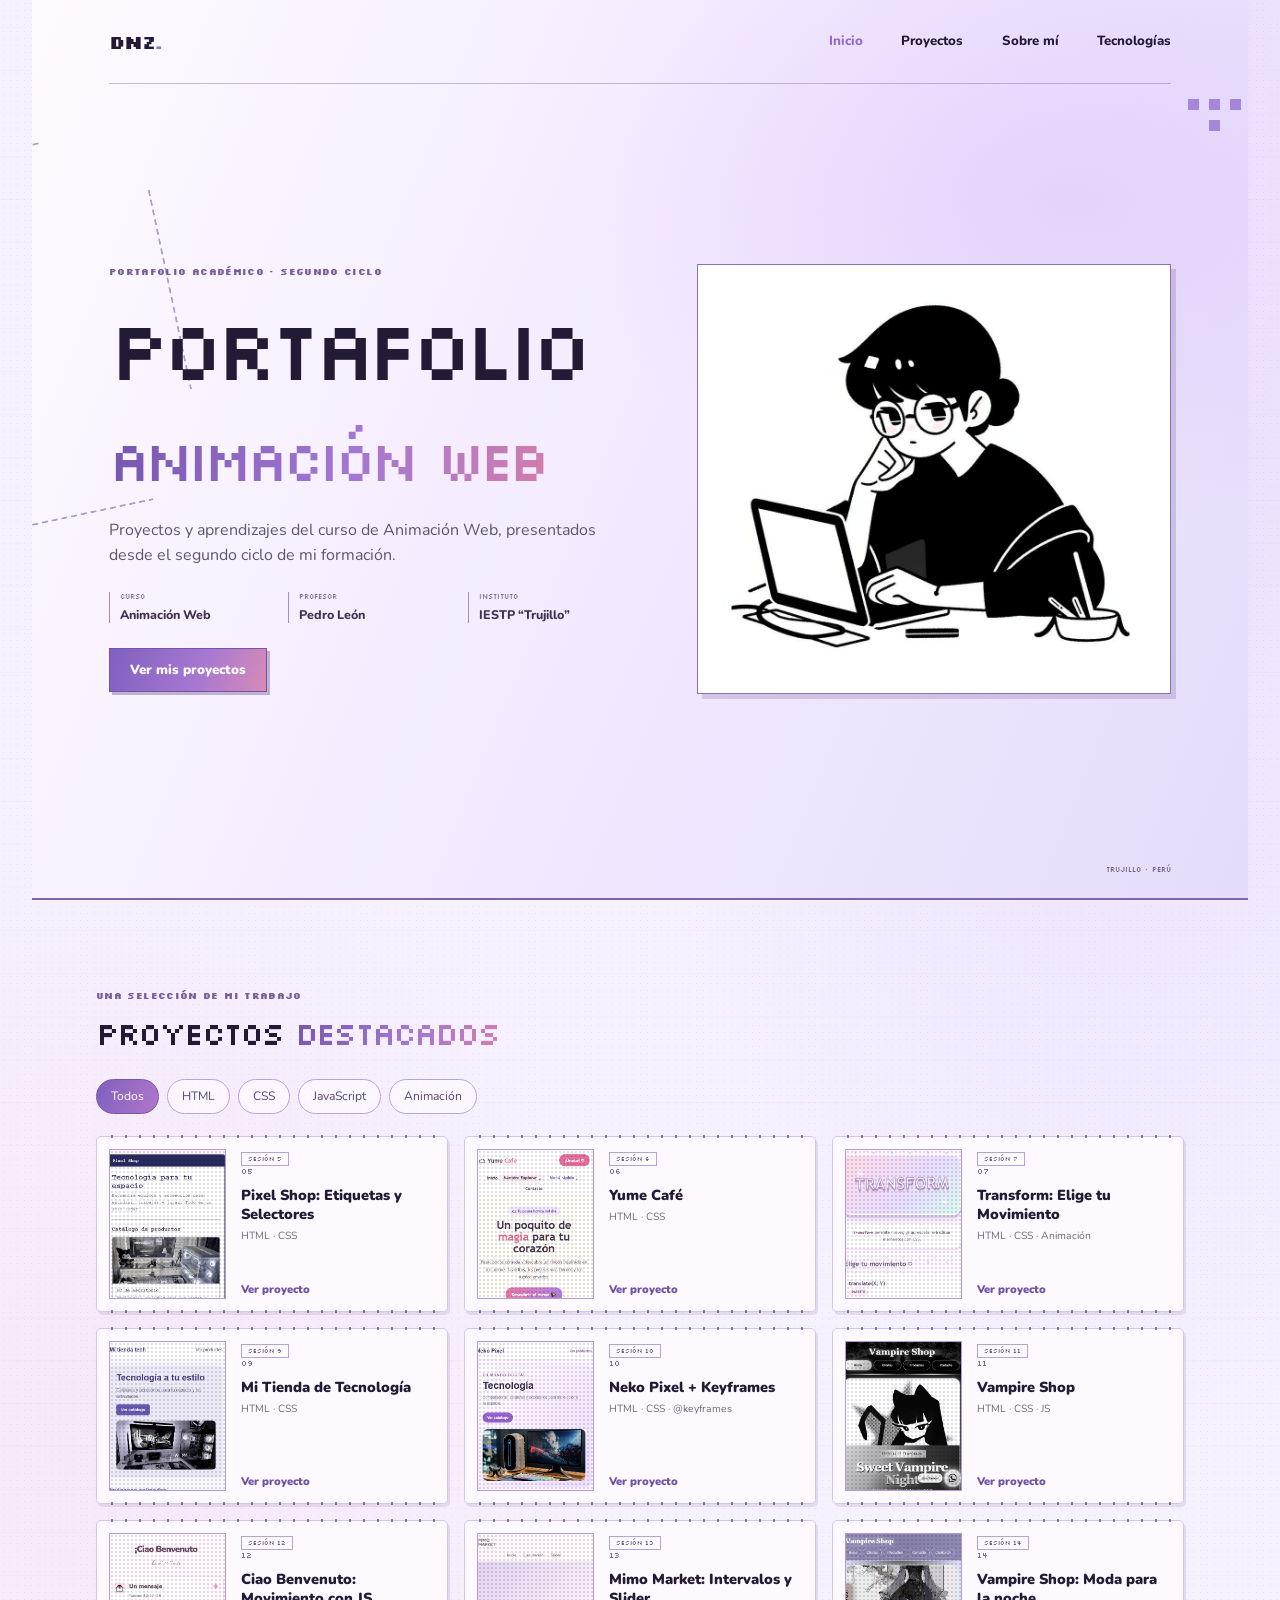
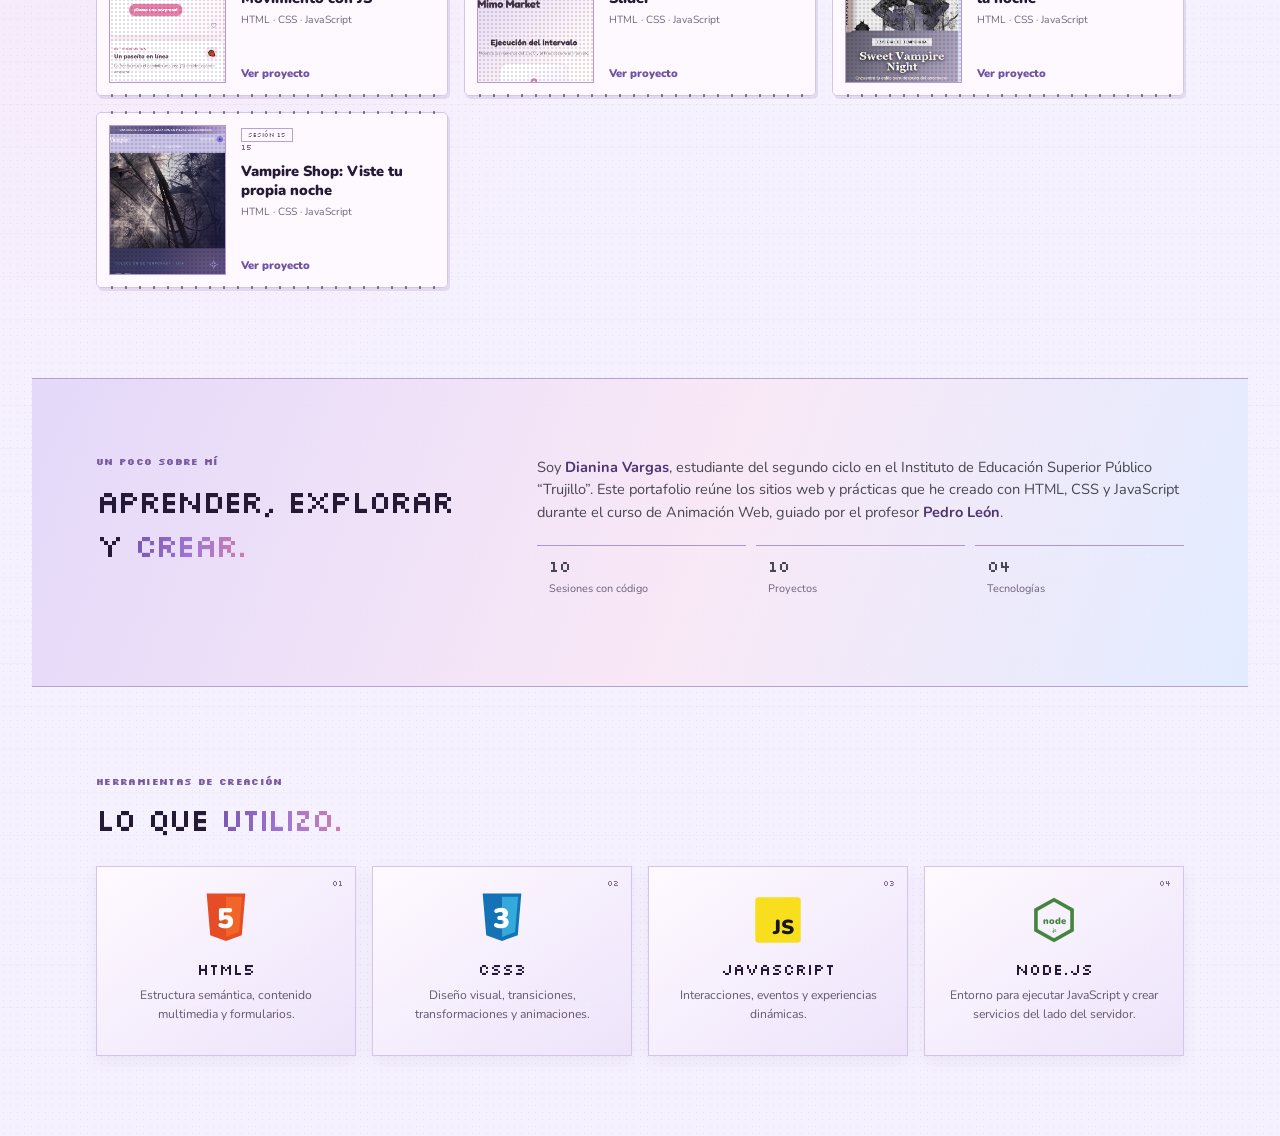
==== portafolio/index.html @ 4af3ec74 "Agregar portafolio completo de animacion web" ====
<!DOCTYPE html>
<html lang="es">
<head>
  <meta charset="UTF-8">
  <meta name="viewport" content="width=device-width, initial-scale=1.0">
  <meta name="theme-color" content="#f6f1ff">
  <title>Portafolio de Animación Web | Dnz</title>
  <meta name="description" content="Portafolio académico de Dnz: proyectos de animación y diseño web.">
  <link rel="preconnect" href="https://fonts.googleapis.com">
  <link rel="preconnect" href="https://fonts.gstatic.com" crossorigin>
  <link href="https://fonts.googleapis.com/css2?family=Nunito:wght@400;500;600;700;800;900&family=Silkscreen:wght@400;700&display=swap" rel="stylesheet">
  <link rel="stylesheet" href="style.css">
</head>
<body>
  <main>
    <section class="hero" id="inicio">
      <header class="site-header">
        <a class="brand" href="#inicio" aria-label="Dnz, inicio">dnz<span>.</span></a>
        <button class="menu-btn" id="menuBtn" type="button" aria-label="Abrir menú" aria-expanded="false">Menú</button>
        <nav class="nav" id="sidebar" aria-label="Navegación principal">
          <a href="#inicio" class="active">Inicio</a>
          <a href="#trabajos">Proyectos</a>
          <a href="#sobre-mi">Sobre mí</a>
          <a href="#tecnologias">Tecnologías</a>
        </nav>
      </header>

      <div class="hero-content">
        <div class="hero-copy">
          <p class="eyebrow">PORTAFOLIO ACADÉMICO · SEGUNDO CICLO</p>
          <h1>Portafolio<br><em>Animación Web</em></h1>
          <p class="hero-sub">Proyectos y aprendizajes del curso de Animación Web, presentados desde el segundo ciclo de mi formación.</p>
          <div class="hero-details">
            <p><span>CURSO</span>Animación Web</p>
            <p><span>PROFESOR</span>Pedro León</p>
            <p><span>INSTITUTO</span>IESTP “Trujillo”</p>
          </div>
          <a href="#trabajos" class="btn-main">Ver mis proyectos</a>
        </div>
        <div class="hero-art">
          <div class="hero-artwork">
            <img src="logo.jpg" alt="Ilustración de una figura en movimiento con la frase Ideas en movimiento">
          </div>
        </div>
      </div>
      <div class="hero-index">TRUJILLO · PERÚ</div>
    </section>

    <section class="works reveal" id="trabajos">
      <div class="section-top">
        <div>
          <p class="eyebrow">UNA SELECCIÓN DE MI TRABAJO</p>
          <h2>Proyectos <em>destacados</em></h2>
        </div>
      </div>
      <div class="filters" role="group" aria-label="Filtrar proyectos">
        <button class="chip active" data-filter="todos" type="button">Todos</button>
        <button class="chip" data-filter="html" type="button">HTML</button>
        <button class="chip" data-filter="css" type="button">CSS</button>
        <button class="chip" data-filter="js" type="button">JavaScript</button>
        <button class="chip" data-filter="animacion" type="button">Animación</button>
      </div>
      <div class="grid" id="grid"></div>
      <p class="empty" id="empty" hidden>No hay proyectos con ese filtro todavía.</p>
    </section>

    <section class="about reveal" id="sobre-mi">
      <div class="about-title">
        <p class="eyebrow">UN POCO SOBRE MÍ</p>
        <h2>Aprender, explorar<br>y <em>crear.</em></h2>
      </div>
      <div class="about-content">
        <p>Soy <strong>Dianina Vargas</strong>, estudiante del segundo ciclo en el Instituto de Educación Superior Público “Trujillo”. Este portafolio reúne los sitios web y prácticas que he creado con HTML, CSS y JavaScript durante el curso de Animación Web, guiado por el profesor <strong>Pedro León</strong>.</p>
        <ul class="stats">
          <li><b>10</b><span>Sesiones con código</span></li>
          <li><b>10</b><span>Proyectos</span></li>
          <li><b>04</b><span>Tecnologías</span></li>
        </ul>
      </div>
    </section>

    <section class="tech reveal" id="tecnologias">
      <div class="section-top">
        <div>
          <p class="eyebrow">HERRAMIENTAS DE CREACIÓN</p>
          <h2>Lo que <em>utilizo.</em></h2>
        </div>
      </div>
      <div class="tech-cards">
        <article>
          <span>01</span>
          <svg class="tech-logo" viewBox="0 0 64 72" aria-hidden="true">
            <path fill="#e44d26" d="M8 3h48l-4.4 52L32 62 12.4 55z"/>
            <path fill="#f16529" d="M32 7h20l-3.8 44L32 57z"/>
            <text x="32" y="46" fill="#fff" font-size="35" font-weight="900" text-anchor="middle">5</text>
          </svg>
          <h3>HTML5</h3>
          <p>Estructura semántica, contenido multimedia y formularios.</p>
        </article>
        <article>
          <span>02</span>
          <svg class="tech-logo" viewBox="0 0 64 72" aria-hidden="true">
            <path fill="#1572b6" d="M8 3h48l-4.4 52L32 62 12.4 55z"/>
            <path fill="#33a9dc" d="M32 7h20l-3.8 44L32 57z"/>
            <text x="32" y="46" fill="#fff" font-size="35" font-weight="900" text-anchor="middle">3</text>
          </svg>
          <h3>CSS3</h3>
          <p>Diseño visual, transiciones, transformaciones y animaciones.</p>
        </article>
        <article>
          <span>03</span>
          <svg class="tech-logo" viewBox="0 0 64 64" aria-hidden="true">
            <rect x="4" y="4" width="56" height="56" rx="4" fill="#f7df1e"/>
            <text x="52" y="49" fill="#17171b" font-size="25" font-weight="900" text-anchor="end">JS</text>
          </svg>
          <h3>JavaScript</h3>
          <p>Interacciones, eventos y experiencias dinámicas.</p>
        </article>
        <article>
          <span>04</span>
          <svg class="tech-logo" viewBox="0 0 72 64" aria-hidden="true">
            <path d="M36 4 61 18v28L36 60 11 46V18z" fill="none" stroke="#43853d" stroke-width="5"/>
            <text x="36" y="37" fill="#43853d" font-size="13" font-weight="900" text-anchor="middle">node</text>
            <text x="36" y="48" fill="#43853d" font-size="7" font-weight="700" text-anchor="middle">.js</text>
          </svg>
          <h3>Node.js</h3>
          <p>Entorno para ejecutar JavaScript y crear servicios del lado del servidor.</p>
        </article>
      </div>
    </section>
  </main>

  <div class="modal" id="modal" hidden>
    <div class="modal-box" role="dialog" aria-modal="true" aria-labelledby="modalTitle">
      <button class="modal-close" id="modalClose" type="button" aria-label="Cerrar ventana">Cerrar</button>
      <span class="tag" id="modalTag"></span>
      <h3 id="modalTitle"></h3>
      <p id="modalDesc"></p>
      <div class="modal-media" id="modalMedia"></div>
      <div class="modal-links" id="modalLinks"></div>
    </div>
  </div>
  <script src="script.js"></script>
</body>
</html>
---- portafolio/style.css ----
:root {
  color-scheme: light;
  --paper: #f6f1ff;
  --paper-light: #fffaff;
  --ink: #241a35;
  --muted: #6b6379;
  --lavender-dark: #72549f;
  --violet: #8f6bd0;
  --pixel-font: "Silkscreen", monospace;
}

* { box-sizing: border-box; margin: 0; padding: 0; }
html { scroll-behavior: smooth; scroll-padding-top: 24px; }
body {
  min-width: 320px;
  color: var(--ink);
  background-color: var(--paper);
  background-image:
    radial-gradient(circle, rgba(104, 76, 155, .11) .7px, transparent .9px),
    radial-gradient(ellipse at 88% 8%, rgba(206, 177, 248, .35), transparent 35%),
    radial-gradient(ellipse at 8% 52%, rgba(246, 190, 222, .18), transparent 32%),
    repeating-linear-gradient(0deg, transparent 0 42px, rgba(78, 54, 112, .025) 42px 43px);
  background-size: 7px 7px, auto, auto, auto;
  font-family: "Nunito", sans-serif;
  line-height: 1.55;
}
a { color: inherit; text-decoration: none; }
button { font: inherit; cursor: pointer; }
a:focus-visible, button:focus-visible { outline: 2px solid var(--violet); outline-offset: 4px; }

main { width: min(1480px, calc(100% - 64px)); margin: 0 auto; }
.hero {
  position: relative;
  display: flex;
  min-height: 760px;
  min-height: 100svh;
  flex-direction: column;
  overflow: hidden;
  padding: 0 clamp(28px, 6vw, 92px);
  border-bottom: 2px solid #8063aa;
  background:
    radial-gradient(ellipse at 85% 22%, rgba(218, 198, 250, .55), transparent 34%),
    linear-gradient(112deg, #fffaff, #f1e8ff 55%, #e5dcfa);
}
.hero::before, .hero::after {
  position: absolute;
  z-index: 0;
  content: "";
  pointer-events: none;
}
.hero::before {
  top: 16%;
  left: -9%;
  width: 250px;
  height: 370px;
  border: 2px dashed rgba(113, 83, 157, .55);
  clip-path: polygon(0 9%, 34% 9%, 34% 0, 62% 0, 62% 18%, 100% 18%, 100% 73%, 76% 73%, 76% 100%, 20% 100%, 20% 78%, 0 78%);
  transform: rotate(-12deg);
}
.hero::after {
  top: 11%;
  right: 4%;
  width: 11px;
  height: 11px;
  background: var(--violet);
  box-shadow: 21px 0 var(--violet), 42px 0 var(--violet), 21px 21px var(--violet), 170px 184px #d68fb9, 191px 184px #d68fb9, 170px 205px #d68fb9, -170px 300px #9fb6e3;
  opacity: .75;
}
.site-header {
  position: relative;
  z-index: 5;
  display: flex;
  min-height: 84px;
  align-items: center;
  justify-content: space-between;
  border-bottom: 1px solid rgba(103, 77, 142, .35);
}
.brand { font: 700 1.2rem var(--pixel-font); letter-spacing: -.08em; }
.brand span { color: var(--violet); }
.nav { display: flex; align-items: center; gap: clamp(18px, 3vw, 42px); }
.nav a { font-size: .83rem; font-weight: 800; transition: color .2s ease; }
.nav a:hover, .nav a.active { color: var(--violet); }
.menu-btn { display: none; }

.hero-content {
  position: relative;
  z-index: 1;
  display: grid;
  flex: 1;
  grid-template-columns: 1.05fr .95fr;
  align-items: center;
  gap: clamp(32px, 5vw, 76px);
  padding: 58px 0 82px;
}
.hero-copy { max-width: 690px; }
.eyebrow { color: #775a9e; font: 700 .57rem var(--pixel-font); letter-spacing: .04em; }
.hero h1 {
  margin: 20px 0 18px;
  font: 400 clamp(2.8rem, 6.5vw, 6.3rem)/1.22 var(--pixel-font);
  letter-spacing: -.1em;
}
h1 em, h2 em {
  color: var(--lavender-dark);
  background: linear-gradient(100deg, #7656af, #a277d3 55%, #d17dab);
  background-clip: text;
  -webkit-text-fill-color: transparent;
  font-style: normal;
}
.hero h1 em { font-size: .66em; letter-spacing: -.09em; }
.hero-sub { max-width: 590px; margin-bottom: 22px; color: #5e566d; font-size: 1rem; }
.hero-details { display: grid; grid-template-columns: repeat(3, 1fr); gap: 14px; max-width: 690px; margin: 24px 0 25px; }
.hero-details p { padding-left: 10px; border-left: 1px solid #a68bc8; color: #3f324f; font-size: .78rem; font-weight: 800; line-height: 1.4; }
.hero-details span { display: block; margin-bottom: 5px; color: #806b99; font: 400 .43rem var(--pixel-font); }
.btn-main {
  display: inline-flex;
  min-height: 44px;
  align-items: center;
  padding: 0 20px;
  border: 1px solid #7554a5;
  background: linear-gradient(110deg, #8060c0, #a678d1 58%, #d78bb6);
  color: #fffaff;
  box-shadow: 3px 3px 0 rgba(87, 59, 126, .35);
  font-size: .83rem;
  font-weight: 900;
  transition: transform .2s ease, box-shadow .2s ease;
}
.btn-main:hover { transform: translate(2px, 2px); box-shadow: 1px 1px 0 rgba(87, 59, 126, .35); }

.hero-art { position: relative; display: grid; min-height: 390px; place-items: center; }
.hero-artwork {
  position: relative;
  width: min(100%, 610px);
  height: clamp(300px, 34vw, 430px);
  overflow: hidden;
  border: 1px solid #8a71b0;
  background:
    radial-gradient(circle, rgba(82, 57, 118, .16) .7px, transparent .9px),
    linear-gradient(135deg, #e8ddfb, #b9b5e3 52%, #efc8df);
  background-size: 5px 5px, auto;
  box-shadow: 5px 5px 0 rgba(91, 62, 132, .2);
}
.hero-artwork img { display: block; width: 100%; height: 100%; object-fit: cover; }

.hero-index { position: absolute; right: clamp(28px, 6vw, 92px); bottom: 24px; color: #715b8d; font: 400 .43rem var(--pixel-font); }

.works, .tech { padding: clamp(60px, 7vw, 95px) clamp(24px, 5vw, 72px); }
.section-top { display: flex; align-items: end; justify-content: space-between; gap: 28px; margin-bottom: 24px; }
h2 { font: 400 clamp(1.35rem, 2.5vw, 2.15rem)/1.4 var(--pixel-font); letter-spacing: -.09em; }
.section-top h2 { margin-top: 10px; }
.section-intro { max-width: 350px; color: var(--muted); font-size: .86rem; }
.filters { display: flex; flex-wrap: wrap; gap: 8px; margin-bottom: 22px; }
.chip { padding: 7px 14px; border: 1px solid #b7a3d2; border-radius: 999px; background: rgba(255,250,255,.65); color: #58466f; font-size: .76rem; transition: .2s ease; }
.chip:hover, .chip.active { border-color: #7655a8; background: linear-gradient(110deg, #8060c0, #b077c8); color: #fffaff; }
.grid { display: grid; grid-template-columns: repeat(3, minmax(0, 1fr)); gap: 16px; }
.card {
  position: relative;
  display: grid;
  min-height: 176px;
  grid-template-columns: minmax(96px, .75fr) 1.25fr;
  gap: 13px;
  padding: 12px;
  border: 1px solid #d5c5e8;
  border-radius: 5px;
  background: rgba(255,250,255,.88);
  box-shadow: 2px 3px 0 rgba(91,62,132,.12);
  transition: transform .22s ease, box-shadow .22s ease, border-color .22s ease;
}
.card::before, .card::after { position: absolute; right: 7px; left: 7px; height: 3px; background: repeating-linear-gradient(90deg, transparent 0 7px, #2b292f 7px 9px, transparent 9px 14px); content: ""; opacity: .56; }
.card::before { top: -2px; }
.card::after { bottom: -2px; }
.card:hover { transform: translateY(-3px); border-color: #a88bc9; box-shadow: 3px 5px 0 rgba(91,62,132,.2); }
.card.hide { display: none; }
.card-preview {
  position: relative;
  min-height: 148px;
  overflow: hidden;
  align-self: stretch;
  border: 1px solid #b39bcf;
  background: linear-gradient(145deg, #d9c9f5, #9d8bc3 58%, #efb9d5);
}
.card-preview::after {
  position: absolute;
  inset: 0;
  background: radial-gradient(circle, rgba(55,35,82,.2) .65px, transparent .9px);
  background-size: 4px 4px;
  content: "";
  mix-blend-mode: multiply;
  pointer-events: none;
}
.card-preview img { width: 100%; height: 100%; position: absolute; inset: 0; object-fit: cover; filter: saturate(.92) contrast(1.03); }
.card-copy { position: relative; display: flex; min-width: 0; flex-direction: column; align-items: flex-start; padding: 3px 2px 1px; }
.card-index { margin-bottom: 5px; color: #806a9d; font: 400 .48rem var(--pixel-font); }
.card h3 { margin: 5px 0 4px; font-size: .91rem; font-weight: 900; line-height: 1.3; }
.card .meta { margin-bottom: 8px; color: #70677b; font-size: .65rem; }
.tag { display: inline-block; padding: 2px 6px; border: 1px solid #b7a3d2; color: #604d7a; font: 400 .38rem var(--pixel-font); white-space: nowrap; }
.btn-view { margin-top: auto; padding: 0; border: 0; background: none; color: #7052a2; font-size: .7rem; font-weight: 900; text-align: left; }
.btn-view:hover { color: #b05d91; }
.empty { padding: 28px; color: var(--muted); text-align: center; }

.about {
  display: grid;
  grid-template-columns: .72fr 1.28fr;
  gap: 6vw;
  padding: clamp(52px, 6vw, 82px) clamp(24px, 5vw, 72px);
  border-top: 1px solid #b7a3d2;
  border-bottom: 1px solid #b7a3d2;
  background: linear-gradient(110deg, rgba(226,214,249,.9), rgba(249,231,245,.86) 55%, rgba(223,235,255,.85));
}
.about-title h2 { margin-top: 12px; }
.about-content { color: #49474f; font-size: .91rem; }
.about-content strong { color: #4e3472; }
.stats { display: grid; grid-template-columns: repeat(3, 1fr); gap: 10px; margin-top: 22px; list-style: none; }
.stats li { padding: 10px 12px; border-top: 1px solid #ae96cd; }
.stats b { display: block; font: 400 1rem var(--pixel-font); }
.stats span { color: #6c617a; font-size: .68rem; }
.tech { padding-bottom: 80px; }
.tech-cards { display: grid; grid-template-columns: repeat(4, 1fr); gap: 16px; }
.tech-cards article { position: relative; display: flex; min-height: 190px; flex-direction: column; align-items: center; padding: 24px 18px 18px; border: 1px solid #d5c5e8; background: linear-gradient(145deg, rgba(255,250,255,.95), rgba(235,225,250,.84)); box-shadow: 0 5px 14px rgba(90,63,131,.08); text-align: center; transition: transform .2s ease, box-shadow .2s ease; }
.tech-cards article:hover { transform: translateY(-4px); box-shadow: 0 10px 22px rgba(90,63,131,.16); }
.tech-cards article > span { position: absolute; top: 10px; right: 12px; color: #806a9d; font: 400 .52rem var(--pixel-font); }
.tech-logo { width: 52px; height: 58px; margin-bottom: 5px; }
.tech-cards h3 { margin: 5px 0 7px; font: 400 1rem var(--pixel-font); }
.tech-cards p { color: #625971; font-size: .76rem; }

.reveal { opacity: 0; transform: translateY(22px); transition: opacity .65s ease, transform .65s ease; }
.reveal.visible { opacity: 1; transform: translateY(0); }
.modal { position: fixed; inset: 0; z-index: 20; display: grid; place-items: center; padding: 20px; background: rgba(40,25,60,.72); backdrop-filter: blur(5px); }
.modal[hidden] { display: none; }
.modal-box { position: relative; width: min(960px,100%); max-height: 92vh; overflow-y: auto; padding: 26px; border: 1px solid #b9a2d4; background: var(--paper-light); box-shadow: 6px 6px 0 rgba(43,27,64,.28); }
.modal-close { position: absolute; top: 12px; right: 12px; padding: 6px 10px; border: 1px solid #b39bcf; background: #f3ebff; color: var(--ink); font-size: .72rem; }
.modal-box h3 { margin: 11px 0 4px; font-size: 1.4rem; }
.modal-box > p { margin-bottom: 15px; color: var(--muted); }
.modal-media { display: grid; gap: 13px; }
.modal-media iframe { width: 100%; height: 70vh; border: 1px solid #b39bcf; background: #fff; }
.modal-links { display: flex; flex-wrap: wrap; gap: 9px; margin-top: 15px; }
.modal-links a { padding: 7px 14px; border: 1px solid #a88bc9; color: #64498b; font-size: .8rem; }
.modal-links a:hover { background: #eee3fb; }

@media (max-width: 1100px) {
  .grid { grid-template-columns: repeat(2, minmax(0, 1fr)); }
  .tech-cards { grid-template-columns: repeat(2, 1fr); }
  .hero-content { gap: 30px; }
  .hero h1 { font-size: clamp(2.7rem, 6vw, 5rem); }
}
@media (max-width: 760px) {
  main { width: min(100% - 32px, 620px); }
  .hero { min-height: auto; padding-inline: 23px; }
  .site-header { min-height: 70px; }
  .menu-btn { display: inline-flex; padding: 7px 12px; border: 1px solid #686474; background: transparent; color: var(--ink); font-size: .74rem; }
  .nav { position: absolute; top: 62px; right: 0; left: 0; display: none; flex-direction: column; align-items: stretch; gap: 0; padding: 8px 14px; border: 1px solid #b7a3d2; background: var(--paper-light); }
  .nav.open { display: flex; }
  .nav a { padding: 9px 0; border-bottom: 1px solid rgba(23,23,27,.15); }
  .hero-content { grid-template-columns: 1fr; gap: 22px; padding: 48px 0 74px; }
  .hero h1 { font-size: clamp(2.8rem, 10vw, 4.5rem); }
  .hero-art { min-height: 300px; }
  .hero-artwork { height: min(64vw, 360px); min-height: 265px; }
  .hero-details { gap: 8px; }
  .hero-details p { font-size: .7rem; }
  .section-top { align-items: flex-start; flex-direction: column; gap: 12px; }
  .works, .tech { padding: 56px 20px; }
  .about { grid-template-columns: 1fr; gap: 18px; padding: 50px 20px; }
}
@media (max-width: 520px) {
  .grid { grid-template-columns: 1fr; }
  .card { min-height: 158px; grid-template-columns: 115px 1fr; }
  .card-preview { min-height: 132px; }
  .hero-art { min-height: 250px; }
  .hero-artwork { min-height: 225px; }
  .hero-details { grid-template-columns: 1fr; }
  .hero-details p { display: grid; grid-template-columns: 92px 1fr; align-items: center; padding: 5px 0 5px 8px; }
  .hero-details span { margin: 0; }
  .stats { gap: 3px; }
  .stats li { padding-inline: 7px; }
  .stats b { font-size: .8rem; }
  .tech-cards { grid-template-columns: 1fr; }
}
@media (prefers-reduced-motion: reduce) {
  *, *::before, *::after { scroll-behavior: auto !important; animation: none !important; transition-duration: .01ms !important; }
  .reveal { opacity: 1; transform: none; }
}
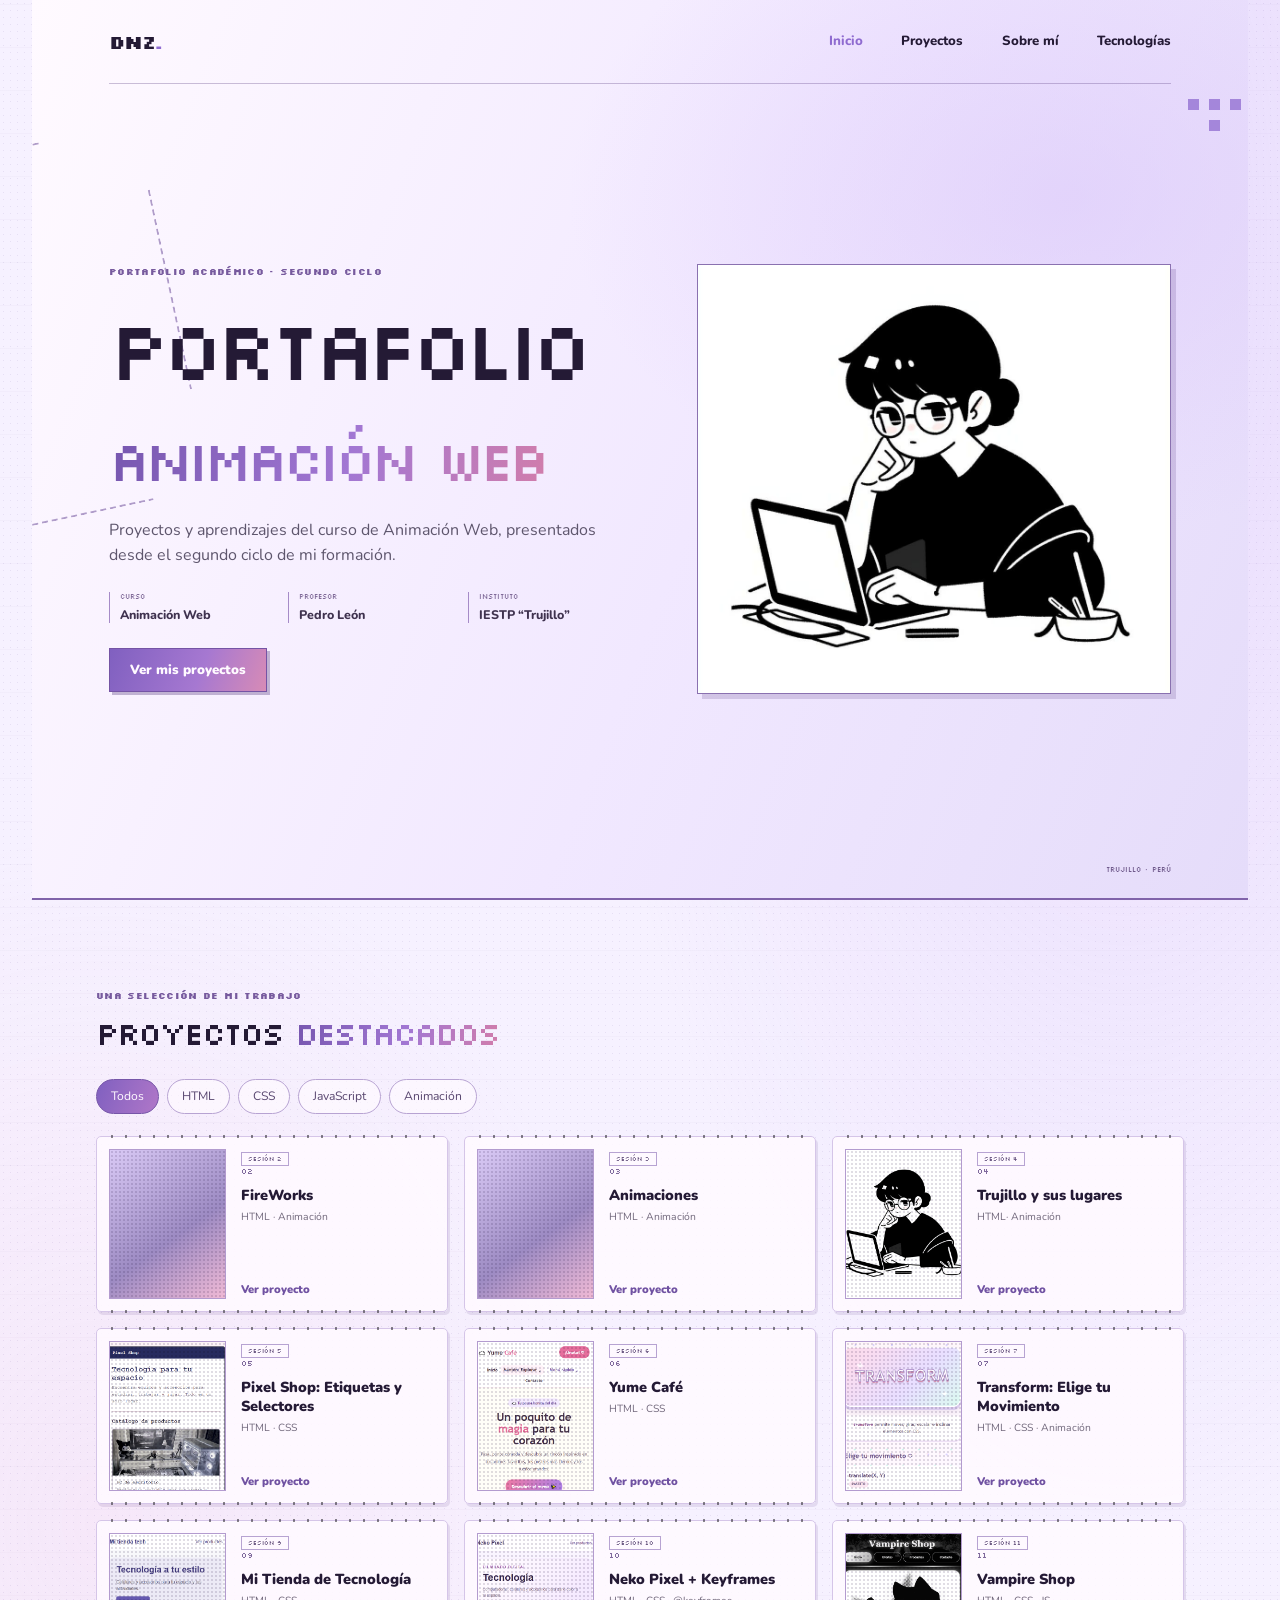
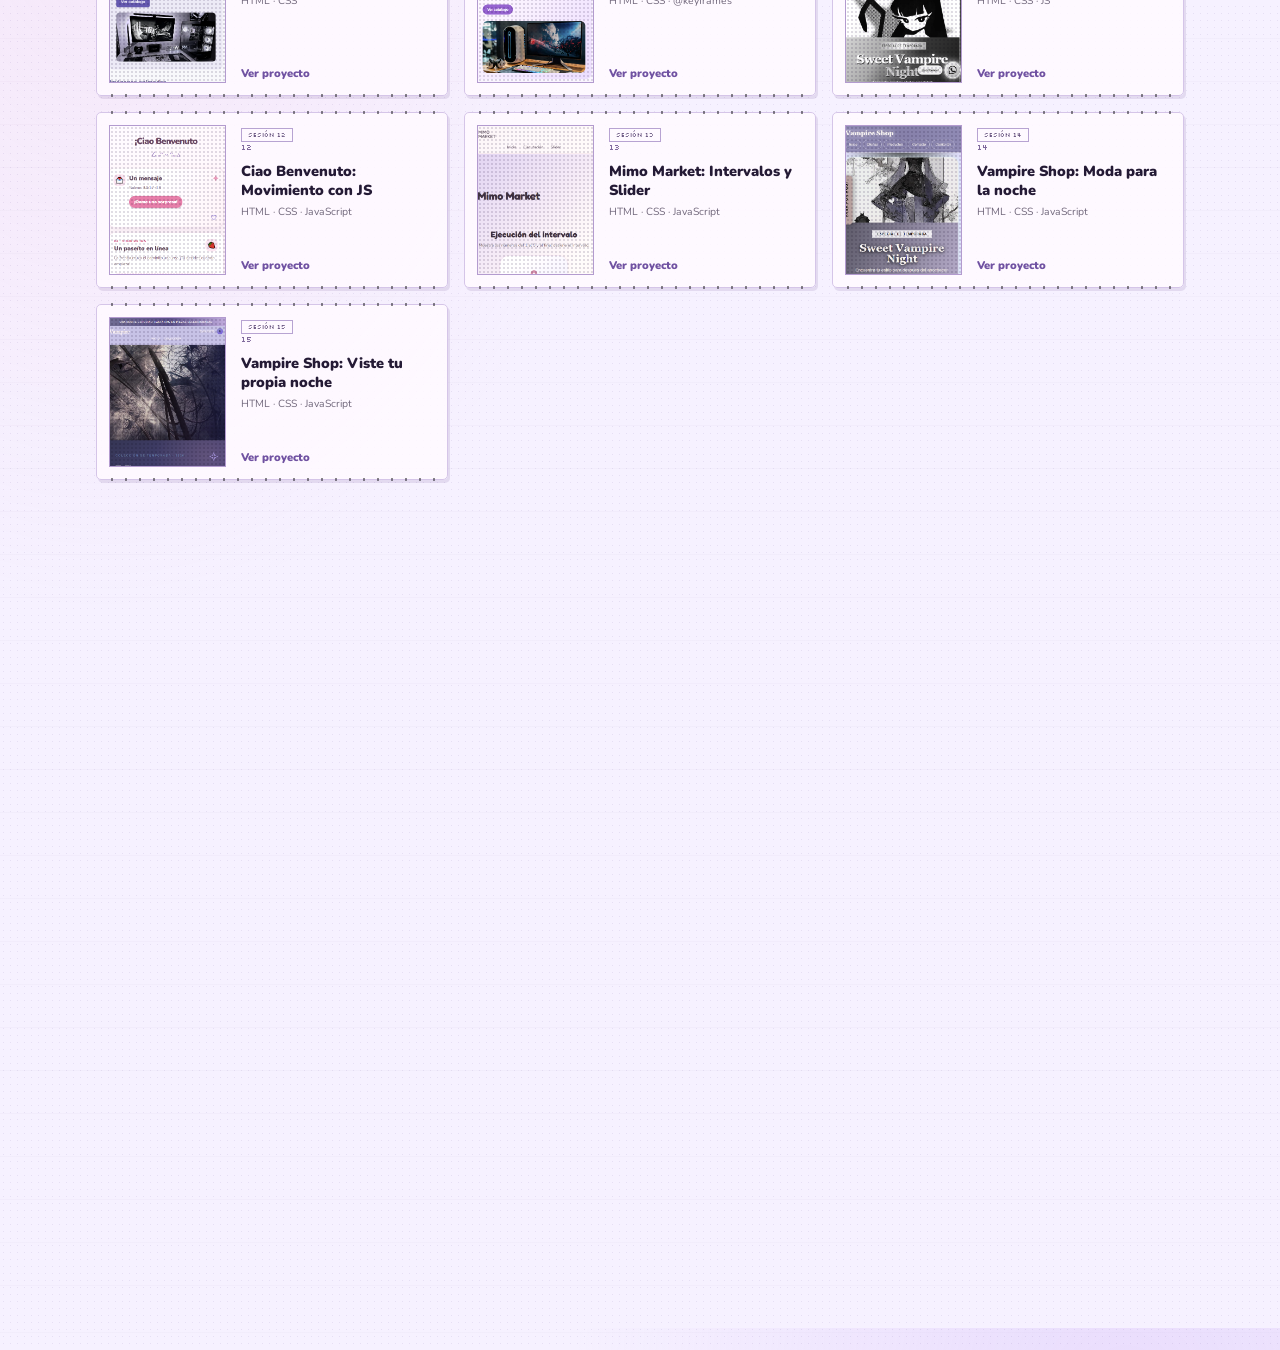
==== commit 0cba224a: "Publica el portafolio y configura GitHub Pages Co-authored-by: Copilot <223556219+Copilot@users.nore" ====
--- a/portafolio/index.html
+++ b/portafolio/index.html
@@ -72,8 +72,8 @@
       <div class="about-content">
         <p>Soy <strong>Dianina Vargas</strong>, estudiante del segundo ciclo en el Instituto de Educación Superior Público “Trujillo”. Este portafolio reúne los sitios web y prácticas que he creado con HTML, CSS y JavaScript durante el curso de Animación Web, guiado por el profesor <strong>Pedro León</strong>.</p>
         <ul class="stats">
-          <li><b>10</b><span>Sesiones con código</span></li>
-          <li><b>10</b><span>Proyectos</span></li>
+          <li><b>13</b><span>Sesiones con código</span></li>
+          <li><b>13</b><span>Proyectos</span></li>
           <li><b>04</b><span>Tecnologías</span></li>
         </ul>
       </div>
--- a/portafolio/style.css
+++ b/portafolio/style.css
@@ -188,6 +188,9 @@
   pointer-events: none;
 }
 .card-preview img { width: 100%; height: 100%; position: absolute; inset: 0; object-fit: cover; filter: saturate(.92) contrast(1.03); }
+.card-preview video { width: 100%; height: 100%; position: absolute; inset: 0; object-fit: cover; }
+.card-preview.contain { background: #000; }
+.card-preview.contain img { object-fit: contain; }
 .card-copy { position: relative; display: flex; min-width: 0; flex-direction: column; align-items: flex-start; padding: 3px 2px 1px; }
 .card-index { margin-bottom: 5px; color: #806a9d; font: 400 .48rem var(--pixel-font); }
 .card h3 { margin: 5px 0 4px; font-size: .91rem; font-weight: 900; line-height: 1.3; }
@@ -232,6 +235,24 @@
 .modal-box > p { margin-bottom: 15px; color: var(--muted); }
 .modal-media { display: grid; gap: 13px; }
 .modal-media iframe { width: 100%; height: 70vh; border: 1px solid #b39bcf; background: #fff; }
+.modal-media img {
+  width: 100%;
+  max-height: 70vh;
+  object-fit: contain;
+  border: 1px solid #b39bcf;
+  background: #fff;
+}
+.modal-video { min-width: 0; margin: 0; }
+.modal-video figcaption { margin-bottom: 6px; color: #604d7a; font-size: .83rem; font-weight: 900; }
+.modal-media video {
+  display: block;
+  width: 100%;
+  height: auto;
+  max-height: 70vh;
+  object-fit: contain;
+  border: 1px solid #b39bcf;
+  background: #17171b;
+}
 .modal-links { display: flex; flex-wrap: wrap; gap: 9px; margin-top: 15px; }
 .modal-links a { padding: 7px 14px; border: 1px solid #a88bc9; color: #64498b; font-size: .8rem; }
 .modal-links a:hover { background: #eee3fb; }
